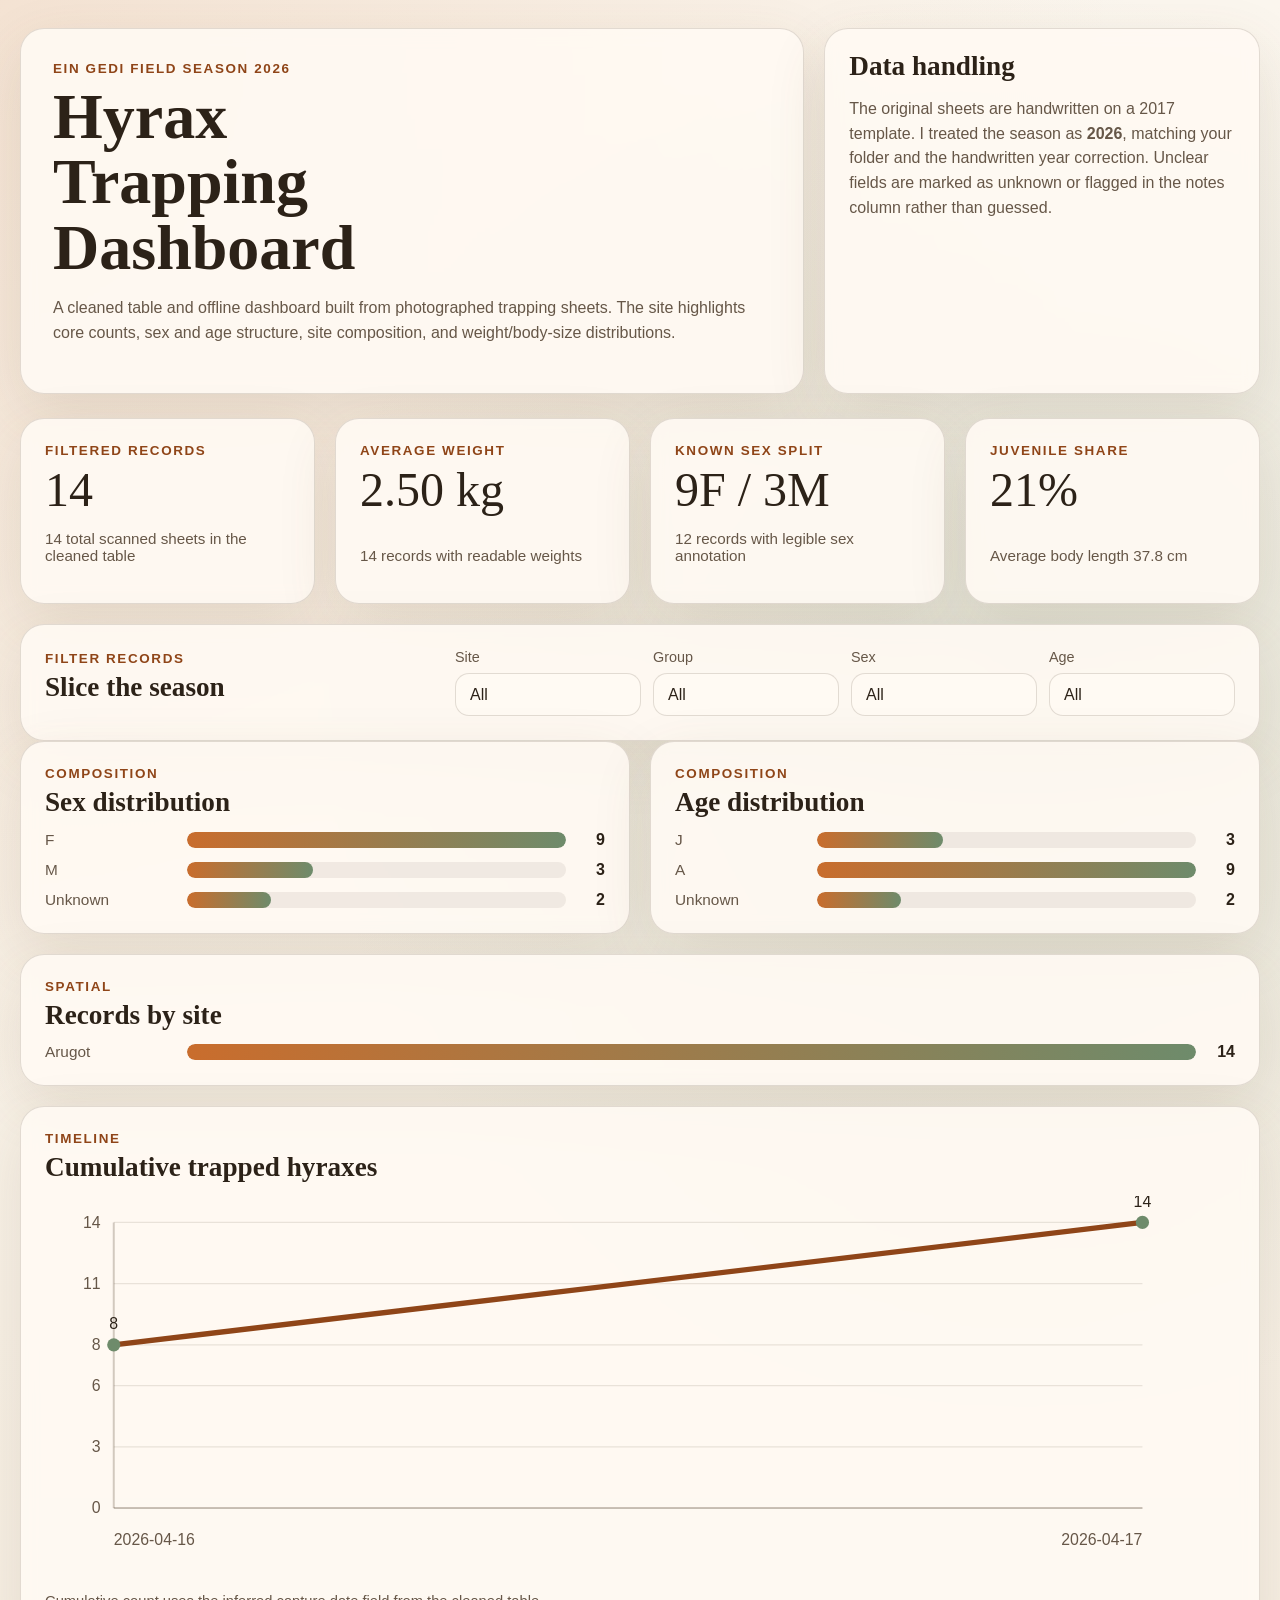
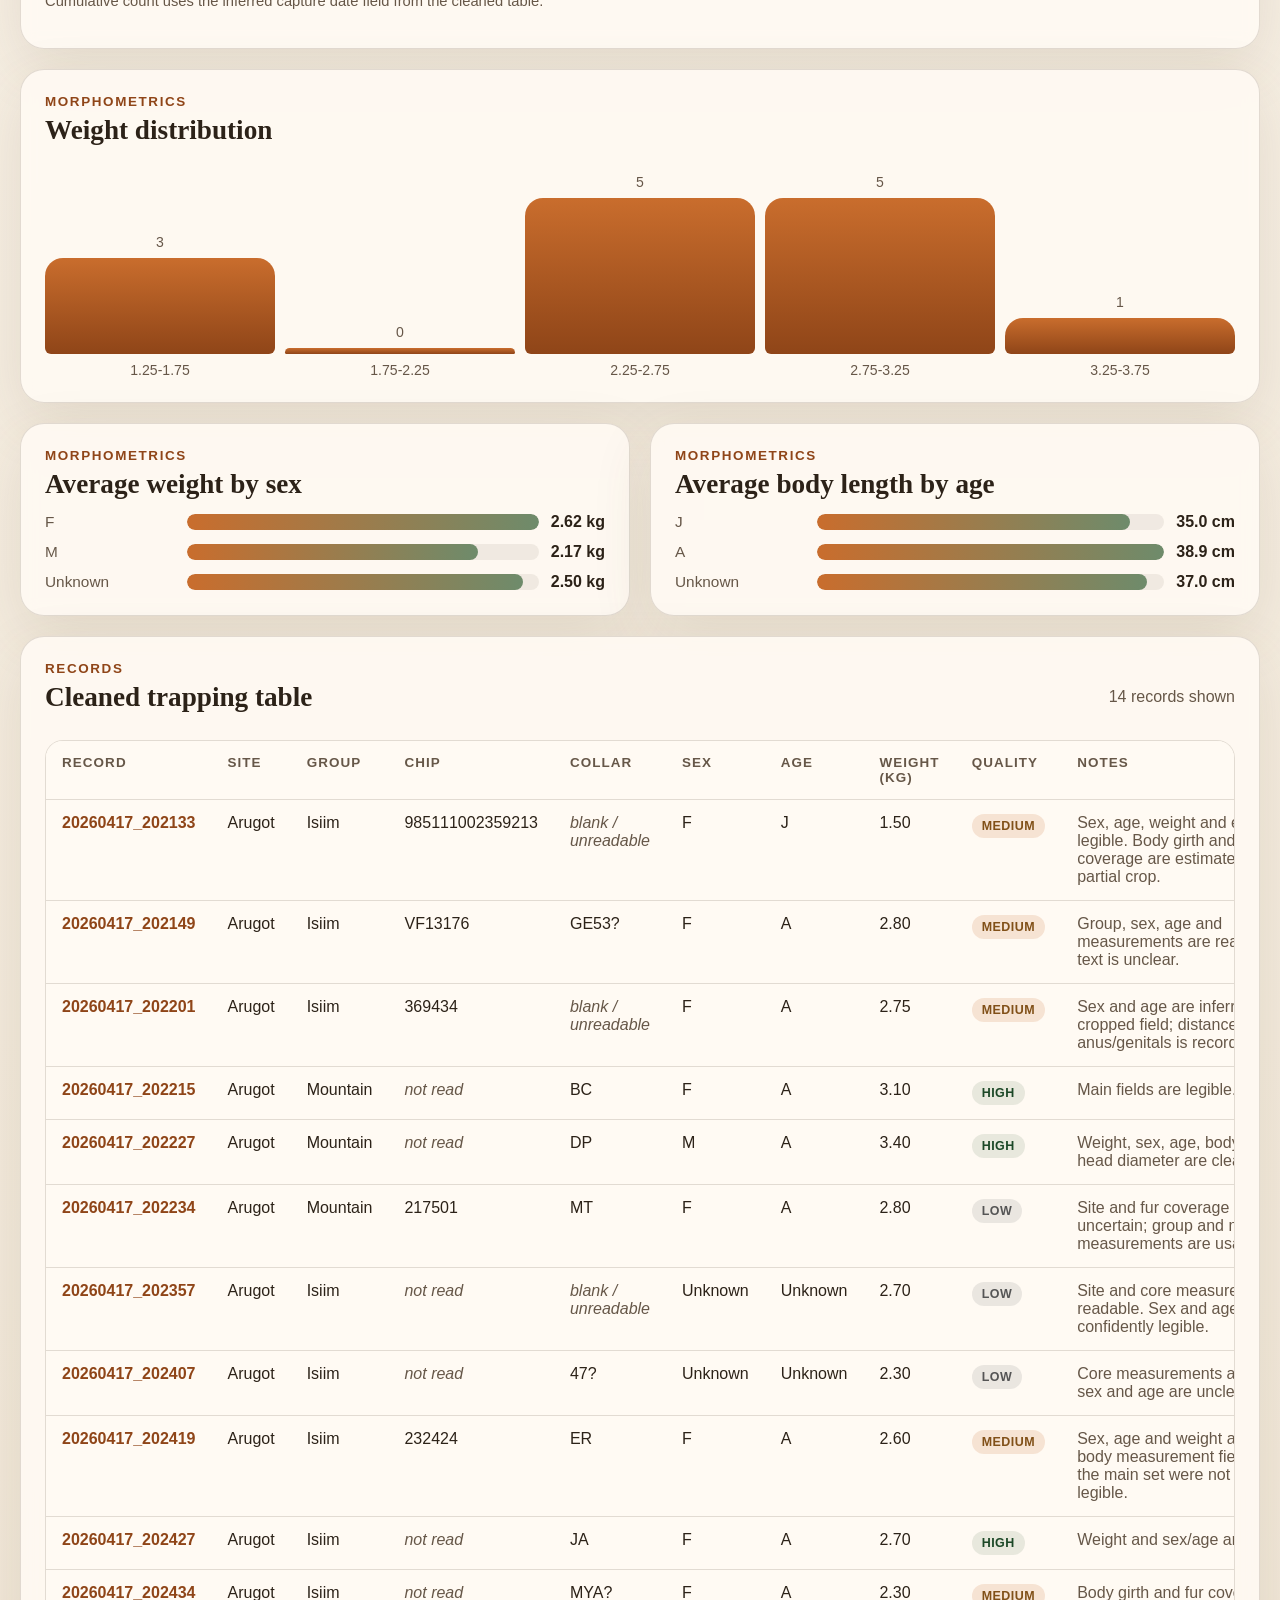
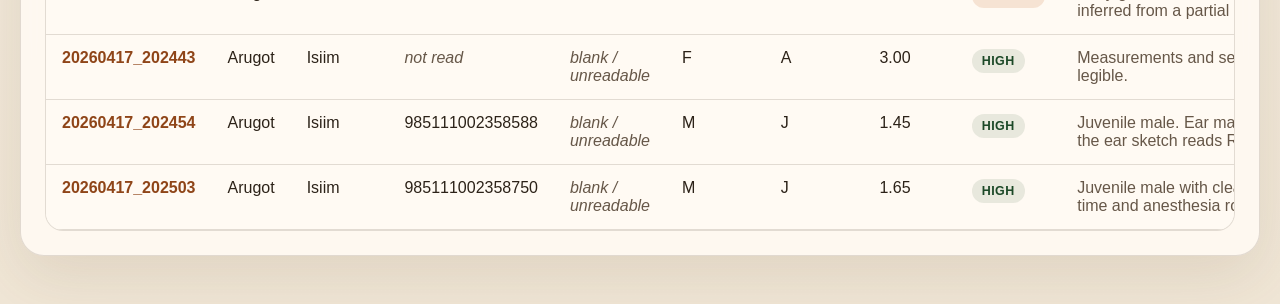
==== docs/index.html @ 9d6843c4 "Publish Ein Gedi 2026 hyrax dashboard" ====
<!doctype html>
<html lang="en">
  <head>
    <meta charset="utf-8" />
    <meta name="viewport" content="width=device-width, initial-scale=1" />
    <title>Ein Gedi 2026 Hyrax Trapping Dashboard</title>
    <link rel="stylesheet" href="./styles.css" />
  </head>
  <body>
    <div class="page-shell">
      <header class="hero">
        <div class="hero-copy">
          <p class="eyebrow">Ein Gedi Field Season 2026</p>
          <h1>Hyrax Trapping Dashboard</h1>
          <p class="lede">
            A cleaned table and offline dashboard built from photographed
            trapping sheets. The site highlights core counts, sex and age
            structure, site composition, and weight/body-size distributions.
          </p>
        </div>
        <div class="hero-note">
          <h2>Data handling</h2>
          <p>
            The original sheets are handwritten on a 2017 template. I treated
            the season as <strong>2026</strong>, matching your folder and the
            handwritten year correction. Unclear fields are marked as unknown or
            flagged in the notes column rather than guessed.
          </p>
        </div>
      </header>

      <main>
        <section class="summary-grid" id="summary-grid"></section>

        <section class="panel filter-panel">
          <div>
            <p class="section-label">Filter Records</p>
            <h2>Slice the season</h2>
          </div>
          <div class="filters" id="filters"></div>
        </section>

        <section class="chart-grid">
          <article class="panel">
            <p class="section-label">Composition</p>
            <h2>Sex distribution</h2>
            <div id="sex-chart" class="chart-stack"></div>
          </article>
          <article class="panel">
            <p class="section-label">Composition</p>
            <h2>Age distribution</h2>
            <div id="age-chart" class="chart-stack"></div>
          </article>
          <article class="panel wide">
            <p class="section-label">Spatial</p>
            <h2>Records by site</h2>
            <div id="site-chart" class="chart-stack"></div>
          </article>
          <article class="panel wide">
            <p class="section-label">Timeline</p>
            <h2>Cumulative trapped hyraxes</h2>
            <div id="cumulative-chart" class="line-chart"></div>
          </article>
        </section>

        <section class="chart-grid">
          <article class="panel wide">
            <p class="section-label">Morphometrics</p>
            <h2>Weight distribution</h2>
            <div id="weight-chart" class="histogram"></div>
          </article>
          <article class="panel">
            <p class="section-label">Morphometrics</p>
            <h2>Average weight by sex</h2>
            <div id="weight-by-sex-chart" class="chart-stack"></div>
          </article>
          <article class="panel">
            <p class="section-label">Morphometrics</p>
            <h2>Average body length by age</h2>
            <div id="length-by-age-chart" class="chart-stack"></div>
          </article>
        </section>

        <section class="panel">
          <div class="table-header">
            <div>
              <p class="section-label">Records</p>
              <h2>Cleaned trapping table</h2>
            </div>
            <p id="table-count" class="table-count"></p>
          </div>
          <div class="table-wrap">
            <table>
              <thead>
                <tr>
                  <th>Record</th>
                  <th>Site</th>
                  <th>Group</th>
                  <th>Chip</th>
                  <th>Collar</th>
                  <th>Sex</th>
                  <th>Age</th>
                  <th>Weight (kg)</th>
                  <th>Quality</th>
                  <th>Notes</th>
                </tr>
              </thead>
              <tbody id="records-table"></tbody>
            </table>
          </div>
        </section>
      </main>
    </div>

    <script src="./data.js"></script>
    <script src="./app.js"></script>
  </body>
</html>
---- docs/styles.css ----
:root {
  --bg: #f6efe2;
  --panel: rgba(255, 250, 243, 0.9);
  --panel-strong: #fffaf3;
  --ink: #2c2218;
  --muted: #665748;
  --line: rgba(77, 60, 42, 0.16);
  --accent: #c96d2d;
  --accent-deep: #8f4518;
  --sage: #6e8b6b;
  --sand: #d6b78c;
  --unknown: #8d8d8d;
  --shadow: 0 20px 60px rgba(102, 74, 45, 0.12);
}

* {
  box-sizing: border-box;
}

body {
  margin: 0;
  color: var(--ink);
  background:
    radial-gradient(circle at top left, rgba(201, 109, 45, 0.14), transparent 30%),
    radial-gradient(circle at 80% 20%, rgba(110, 139, 107, 0.16), transparent 24%),
    linear-gradient(180deg, #fbf6ee 0%, #f0e6d6 100%);
  font-family: "Avenir Next", "Segoe UI", sans-serif;
}

.page-shell {
  width: min(1240px, calc(100vw - 32px));
  margin: 0 auto;
  padding: 28px 0 48px;
}

.hero {
  display: grid;
  grid-template-columns: 1.8fr 1fr;
  gap: 20px;
  margin-bottom: 24px;
}

.hero-copy,
.hero-note,
.panel {
  background: var(--panel);
  border: 1px solid var(--line);
  border-radius: 24px;
  box-shadow: var(--shadow);
  backdrop-filter: blur(8px);
}

.hero-copy {
  padding: 32px;
}

.hero-note {
  padding: 24px;
}

.eyebrow,
.section-label {
  margin: 0 0 8px;
  color: var(--accent-deep);
  font-family: "Avenir Next Condensed", "Arial Narrow", sans-serif;
  font-size: 0.84rem;
  font-weight: 700;
  letter-spacing: 0.12em;
  text-transform: uppercase;
}

h1,
h2 {
  margin: 0;
  font-family: "Iowan Old Style", "Palatino Linotype", "Book Antiqua", serif;
  font-weight: 700;
  line-height: 1.02;
}

h1 {
  font-size: clamp(2.4rem, 5vw, 4.8rem);
  max-width: 12ch;
}

h2 {
  font-size: 1.7rem;
  margin-bottom: 14px;
}

.lede,
.hero-note p,
.table-count {
  color: var(--muted);
  font-size: 1rem;
  line-height: 1.55;
}

.summary-grid,
.chart-grid {
  display: grid;
  gap: 20px;
  margin-bottom: 20px;
}

.summary-grid {
  grid-template-columns: repeat(4, minmax(0, 1fr));
}

.chart-grid {
  grid-template-columns: repeat(2, minmax(0, 1fr));
}

.panel {
  padding: 24px;
}

.panel.wide {
  grid-column: 1 / -1;
}

.summary-card {
  min-height: 168px;
  display: flex;
  flex-direction: column;
  justify-content: space-between;
}

.summary-card .value {
  font-family: "Iowan Old Style", "Palatino Linotype", serif;
  font-size: 3rem;
  line-height: 1;
}

.summary-card .meta {
  color: var(--muted);
  font-size: 0.95rem;
}

.filter-panel {
  display: grid;
  grid-template-columns: 1fr 2fr;
  gap: 20px;
  align-items: end;
}

.filters {
  display: grid;
  grid-template-columns: repeat(4, minmax(0, 1fr));
  gap: 12px;
}

.filter {
  display: flex;
  flex-direction: column;
  gap: 8px;
}

.filter label {
  font-size: 0.9rem;
  color: var(--muted);
}

.filter select {
  appearance: none;
  border: 1px solid var(--line);
  border-radius: 14px;
  background: var(--panel-strong);
  color: var(--ink);
  padding: 12px 14px;
  font: inherit;
}

.chart-stack {
  display: grid;
  gap: 12px;
}

.metric-row {
  display: grid;
  grid-template-columns: 130px 1fr auto;
  gap: 12px;
  align-items: center;
}

.metric-row .label {
  color: var(--muted);
  font-size: 0.96rem;
}

.track {
  height: 16px;
  border-radius: 999px;
  overflow: hidden;
  background: rgba(77, 60, 42, 0.08);
}

.fill {
  height: 100%;
  border-radius: inherit;
  background: linear-gradient(90deg, var(--accent), var(--sage));
}

.value-tag {
  min-width: 3ch;
  text-align: right;
  font-weight: 700;
}

.histogram {
  display: grid;
  grid-template-columns: repeat(auto-fit, minmax(50px, 1fr));
  gap: 10px;
  align-items: end;
  min-height: 220px;
}

.hist-bar {
  display: flex;
  flex-direction: column;
  justify-content: end;
  gap: 8px;
  min-height: 200px;
}

.hist-bar .bar {
  border-radius: 18px 18px 6px 6px;
  background: linear-gradient(180deg, var(--accent), var(--accent-deep));
  min-height: 6px;
}

.hist-bar .label,
.hist-bar .count {
  text-align: center;
  font-size: 0.88rem;
  color: var(--muted);
}

.line-chart {
  display: grid;
  gap: 12px;
}

.line-chart svg {
  width: 100%;
  height: auto;
  display: block;
}

.line-chart-caption {
  color: var(--muted);
  font-size: 0.92rem;
}

.table-header {
  display: flex;
  justify-content: space-between;
  gap: 20px;
  align-items: end;
  margin-bottom: 14px;
}

.table-wrap {
  overflow: auto;
  border: 1px solid var(--line);
  border-radius: 18px;
  background: var(--panel-strong);
}

table {
  width: 100%;
  border-collapse: collapse;
  min-width: 980px;
}

th,
td {
  padding: 14px 16px;
  border-bottom: 1px solid var(--line);
  text-align: left;
  vertical-align: top;
}

th {
  position: sticky;
  top: 0;
  background: var(--panel-strong);
  font-size: 0.84rem;
  letter-spacing: 0.08em;
  text-transform: uppercase;
  color: var(--muted);
}

tbody tr:hover {
  background: rgba(201, 109, 45, 0.06);
}

.record-link {
  color: var(--accent-deep);
  font-weight: 700;
  text-decoration: none;
}

.pill {
  display: inline-flex;
  align-items: center;
  padding: 5px 10px;
  border-radius: 999px;
  font-size: 0.78rem;
  font-weight: 700;
  letter-spacing: 0.04em;
  text-transform: uppercase;
}

.pill.high {
  color: #1c4827;
  background: rgba(110, 139, 107, 0.16);
}

.pill.medium {
  color: #815018;
  background: rgba(201, 109, 45, 0.16);
}

.pill.low {
  color: #555;
  background: rgba(141, 141, 141, 0.18);
}

.notes-cell {
  min-width: 280px;
  color: var(--muted);
}

.missing {
  color: var(--muted);
  font-style: italic;
}

@media (max-width: 980px) {
  .hero,
  .filter-panel,
  .summary-grid,
  .chart-grid,
  .filters {
    grid-template-columns: 1fr;
  }

  .summary-card .value {
    font-size: 2.4rem;
  }
}
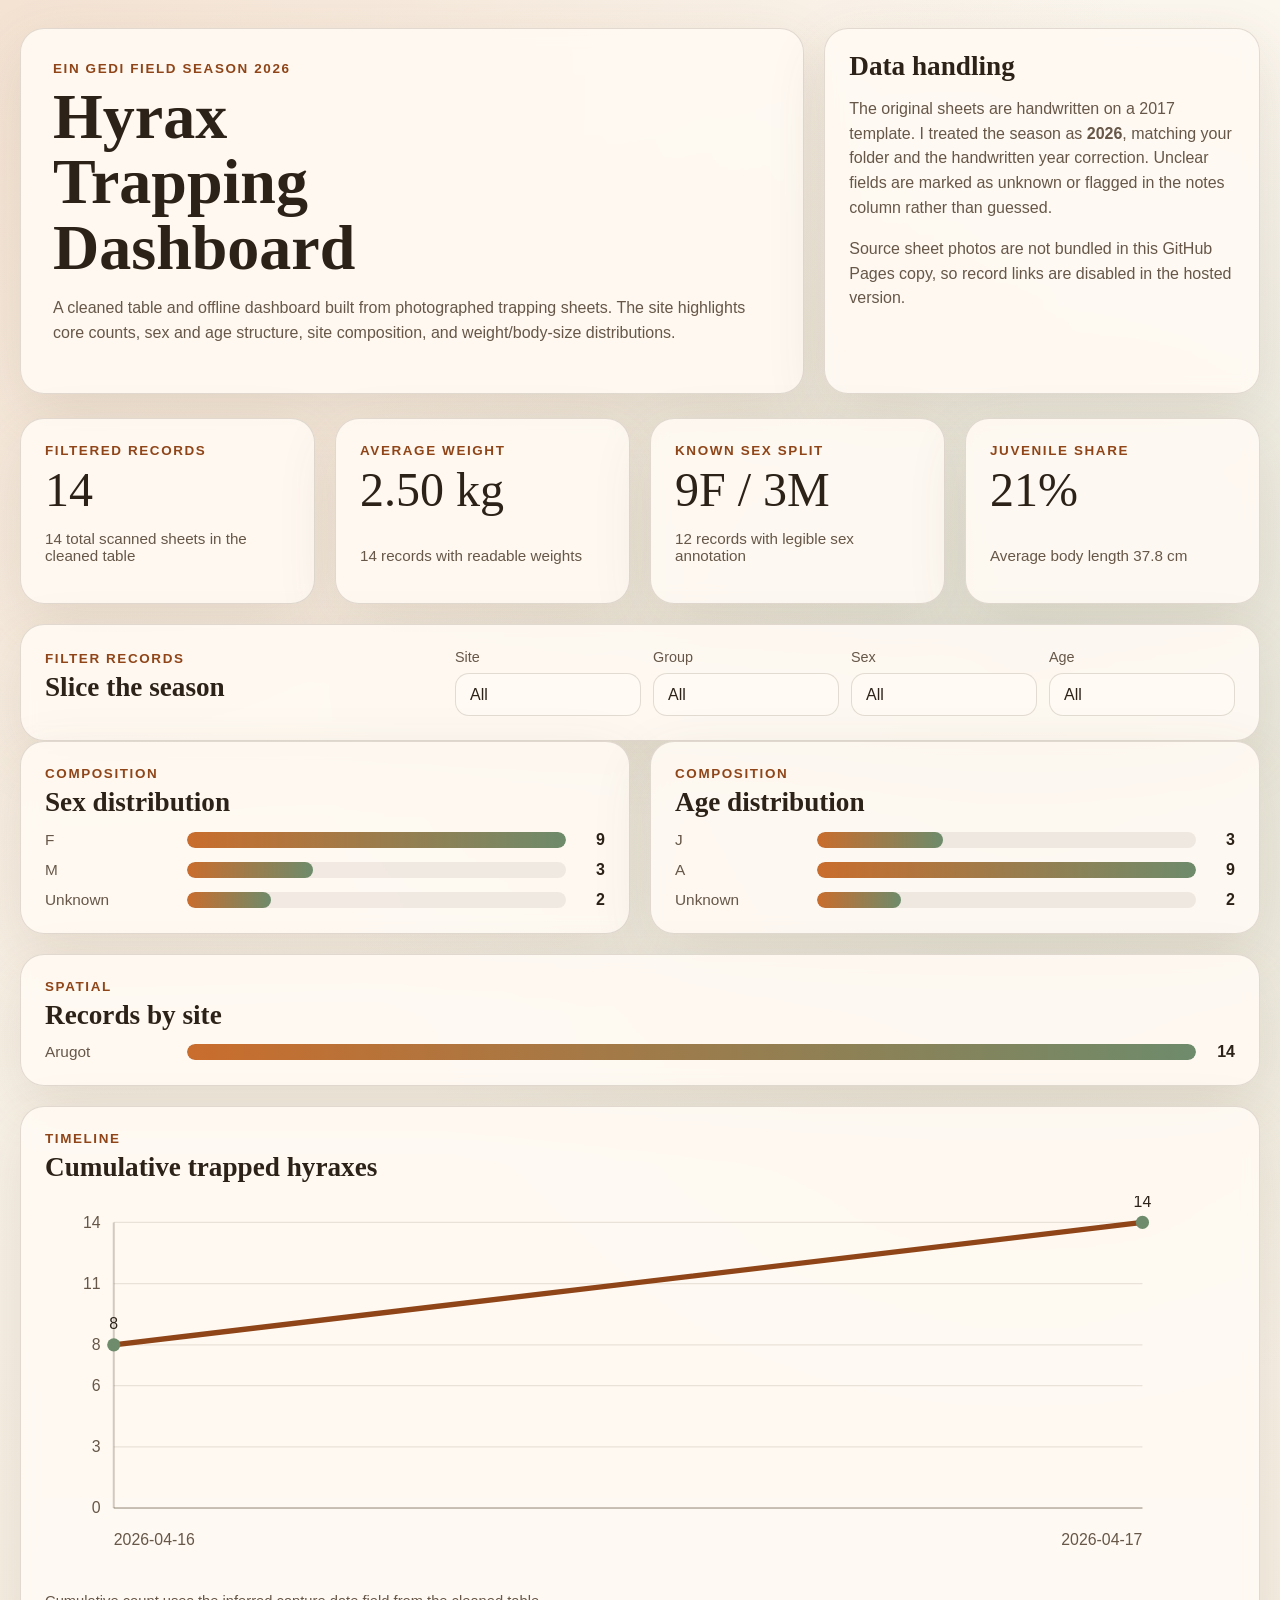
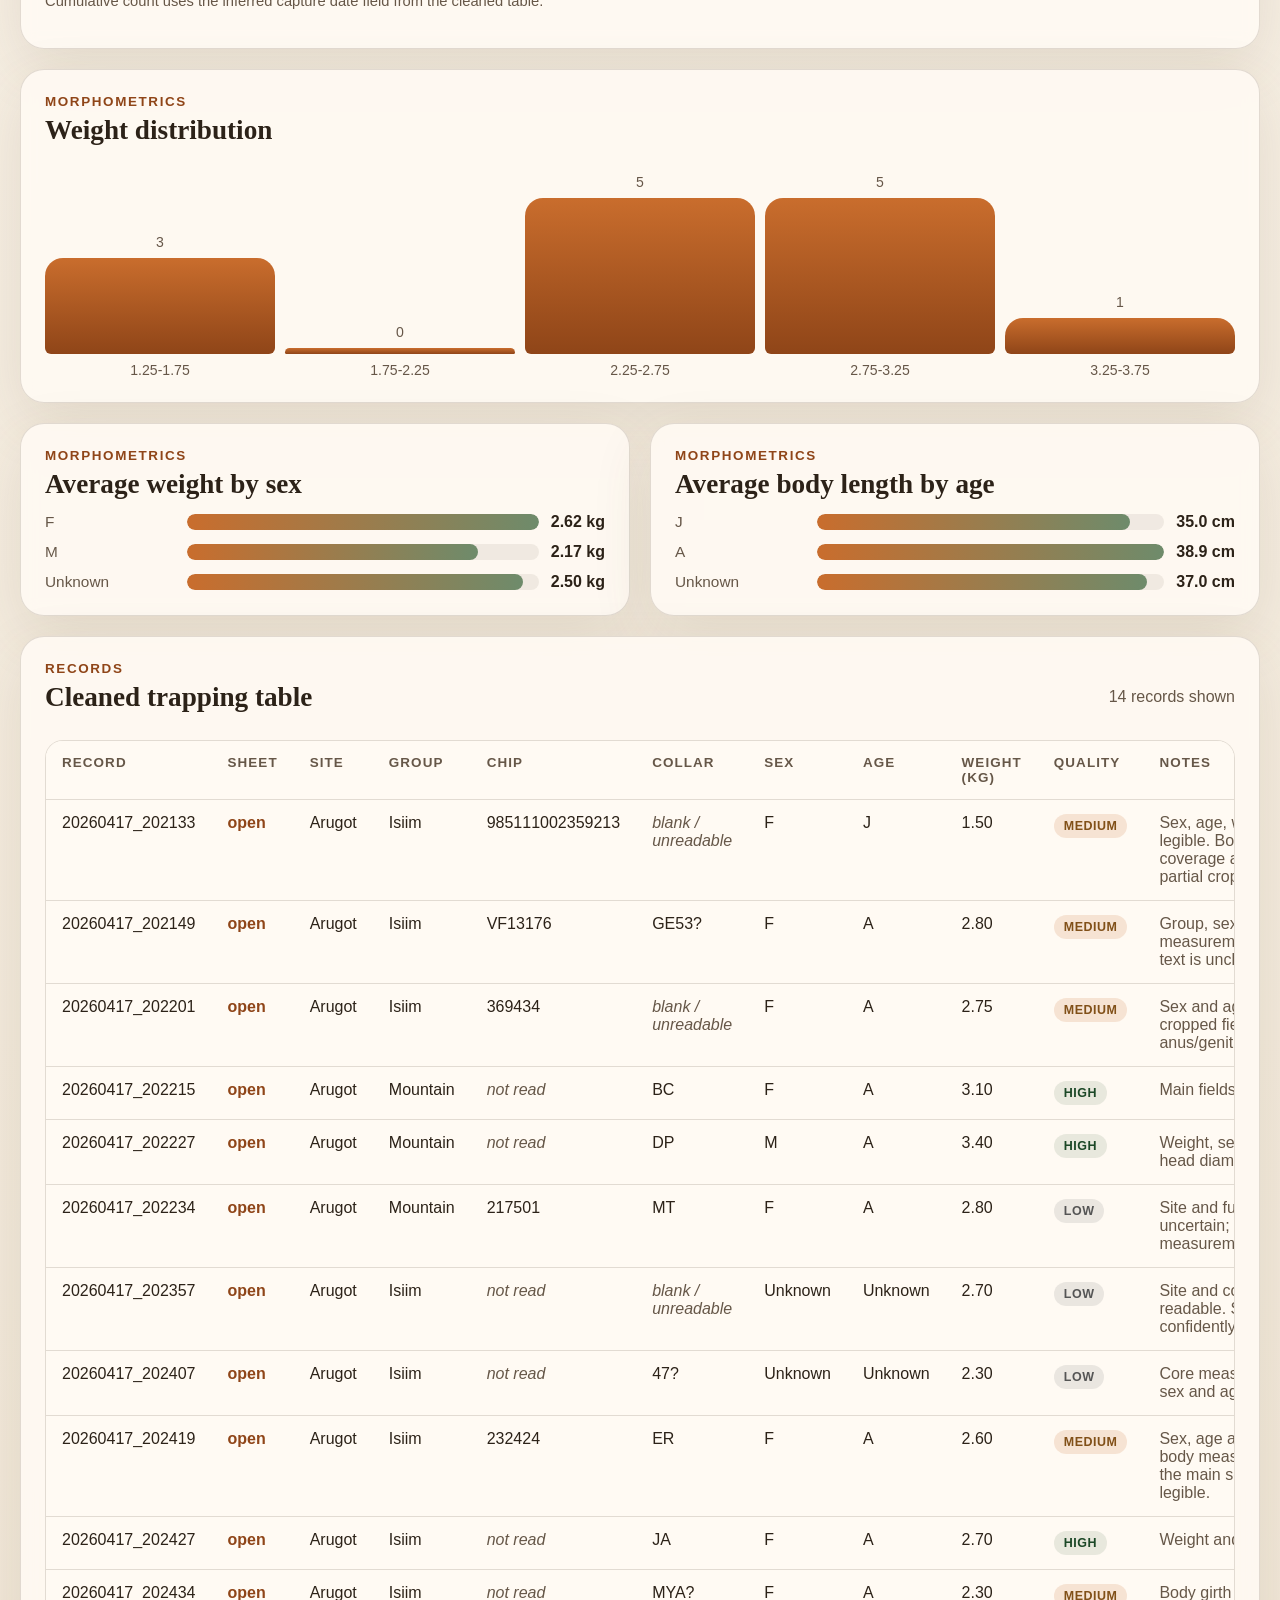
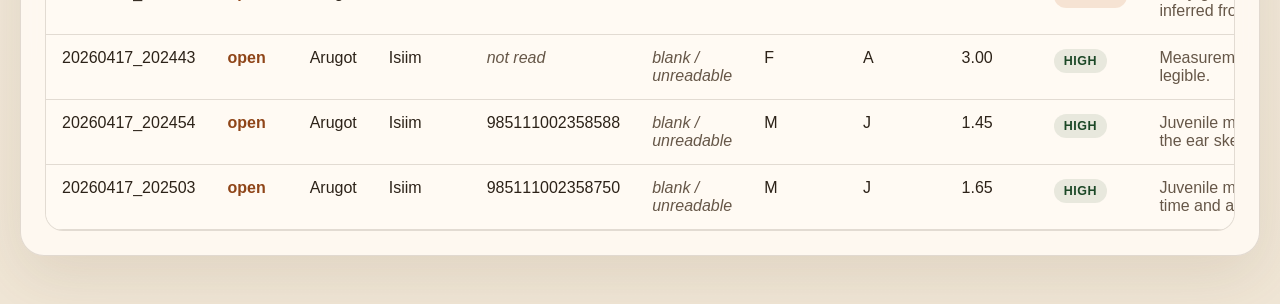
==== commit f3644a09: "Add sheet links column to trapping table" ====
--- a/docs/index.html
+++ b/docs/index.html
@@ -25,6 +25,10 @@
             the season as <strong>2026</strong>, matching your folder and the
             handwritten year correction. Unclear fields are marked as unknown or
             flagged in the notes column rather than guessed.
+          </p>
+          <p>
+            Source sheet photos are not bundled in this GitHub Pages copy, so
+            record links are disabled in the hosted version.
           </p>
         </div>
       </header>
@@ -94,6 +98,7 @@
               <thead>
                 <tr>
                   <th>Record</th>
+                  <th>Sheet</th>
                   <th>Site</th>
                   <th>Group</th>
                   <th>Chip</th>
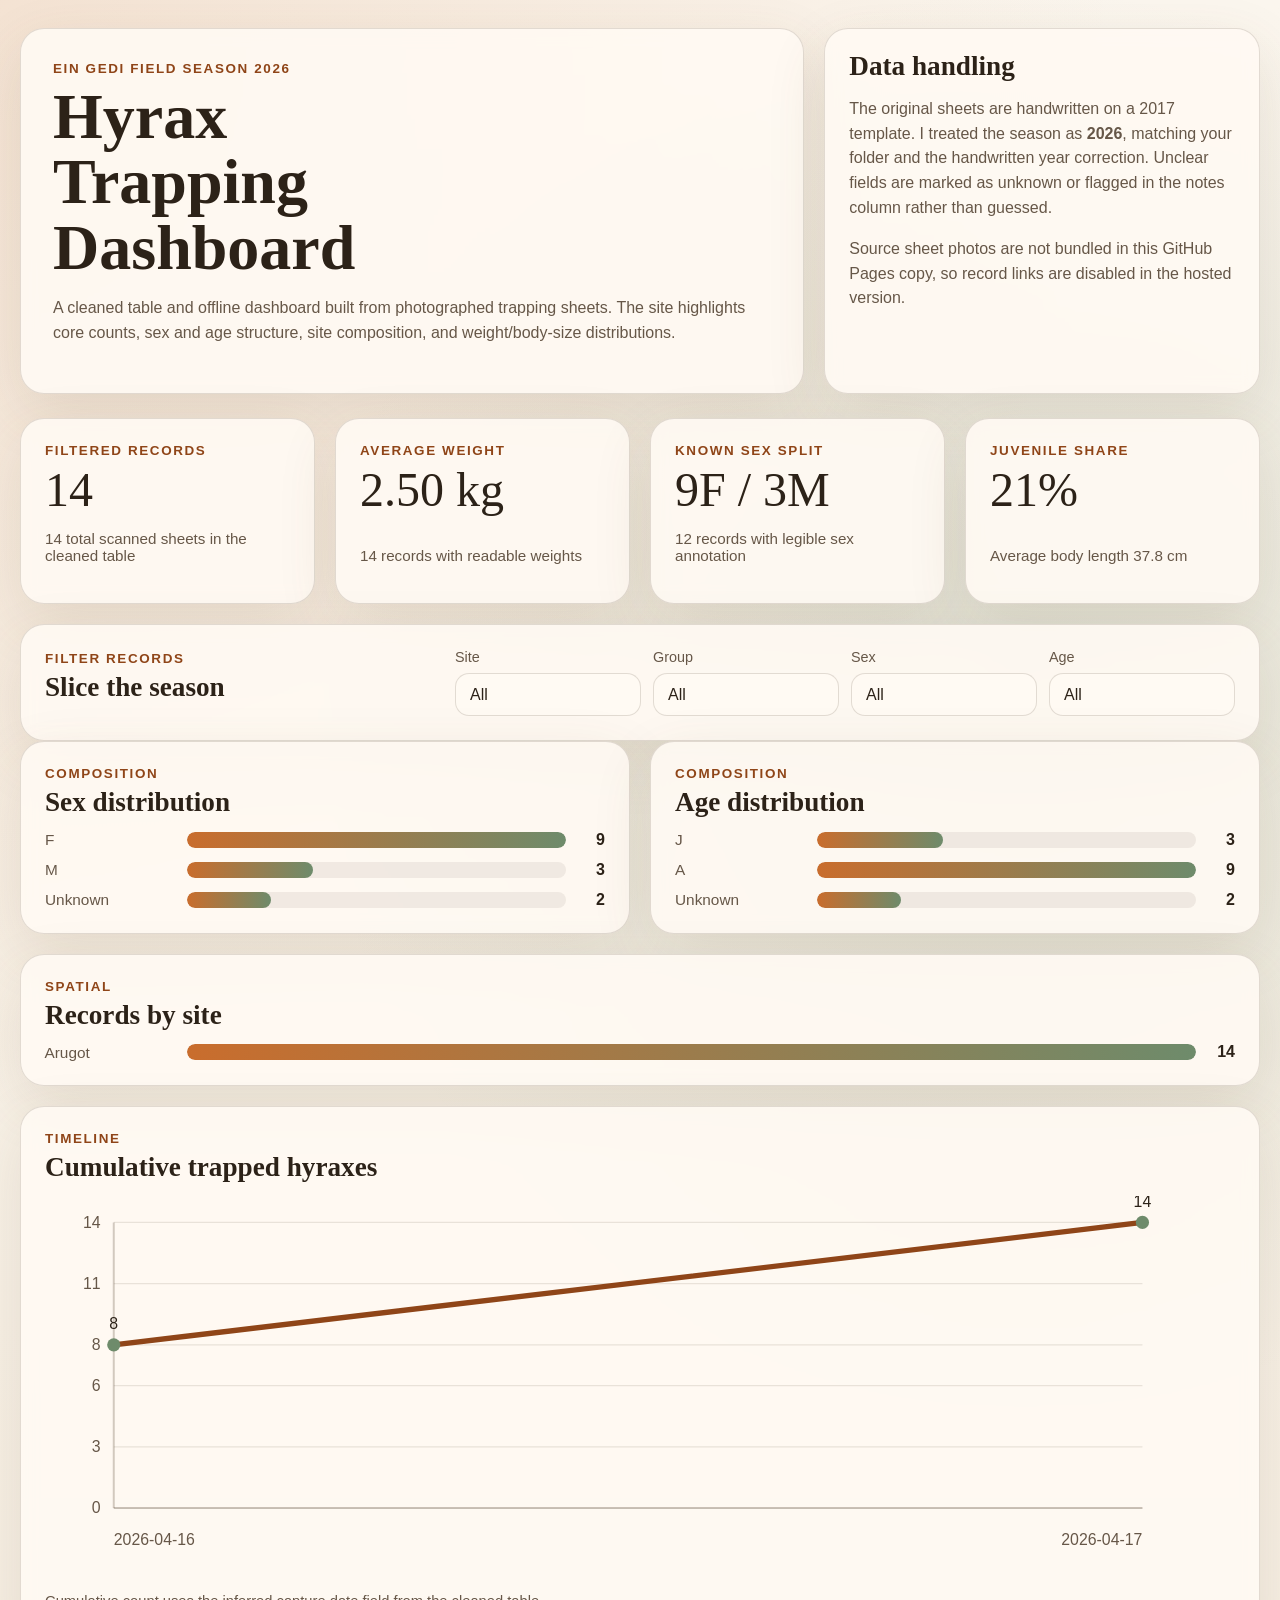
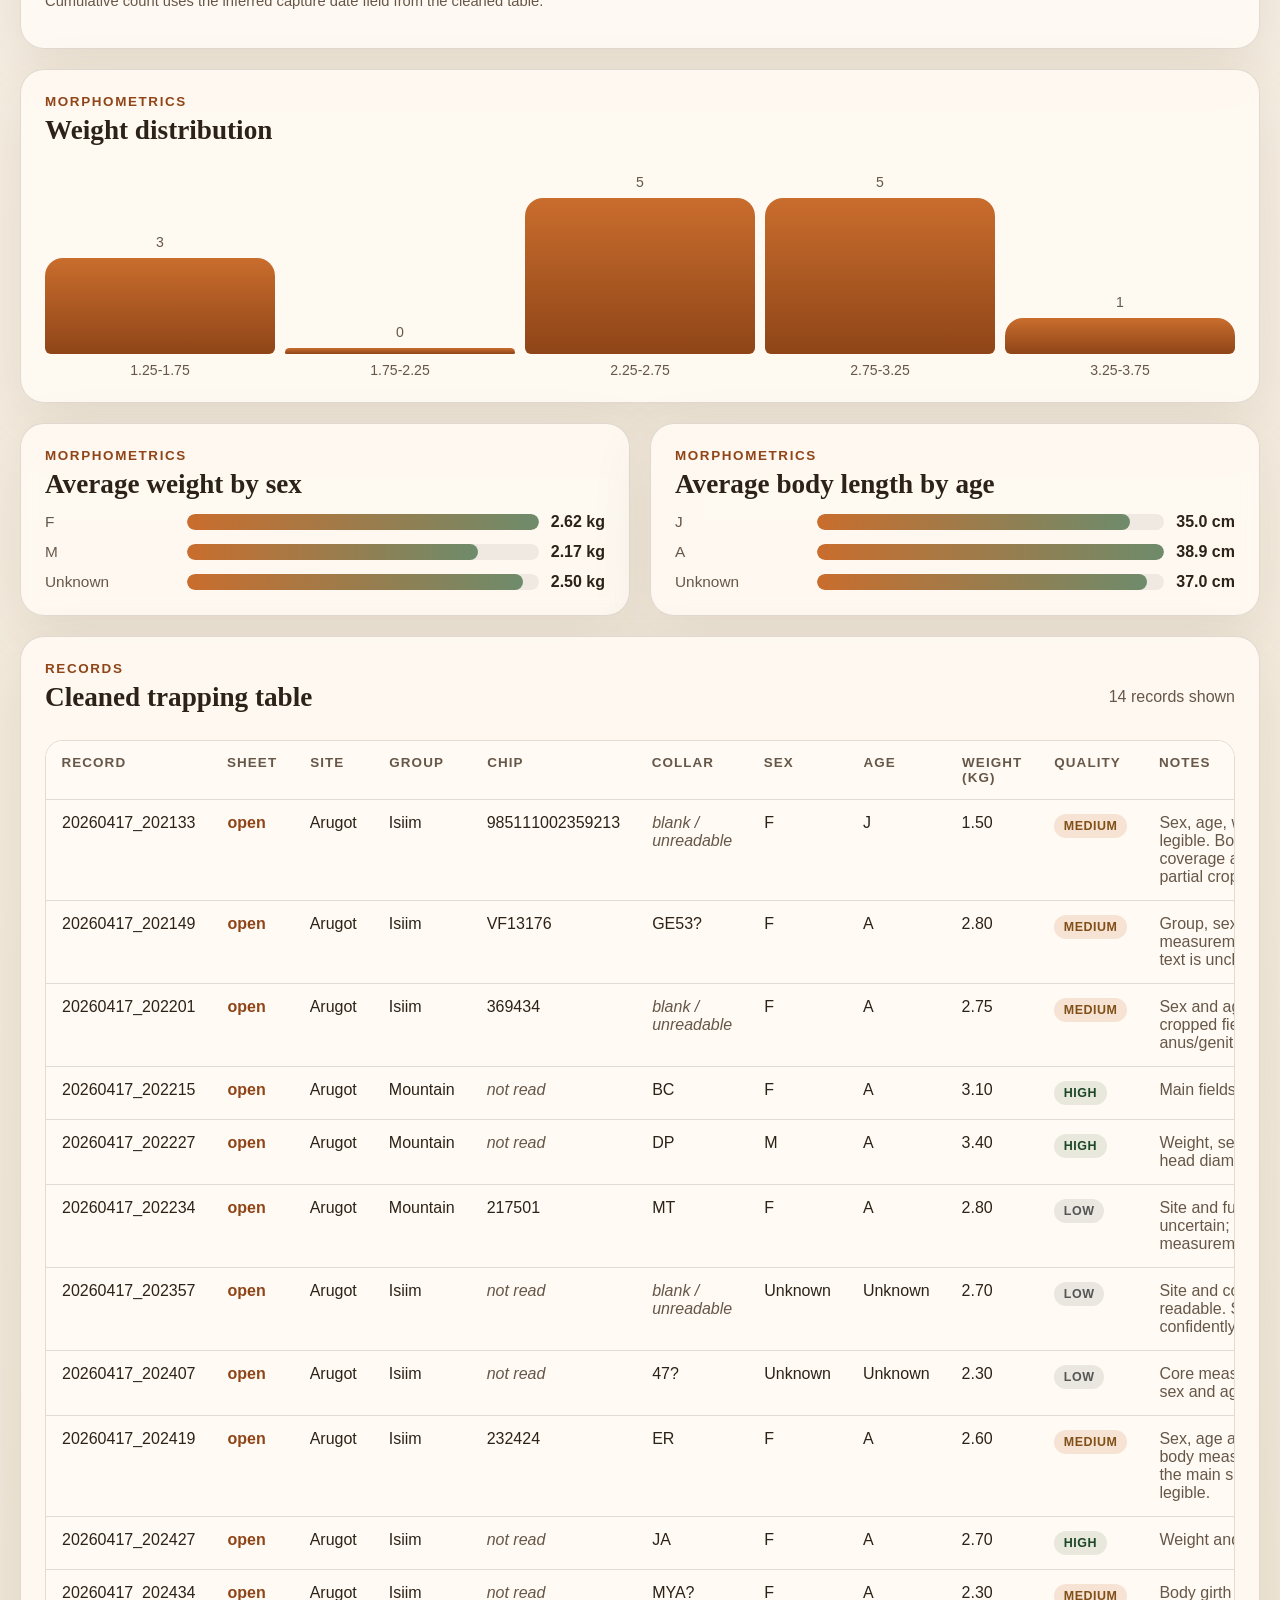
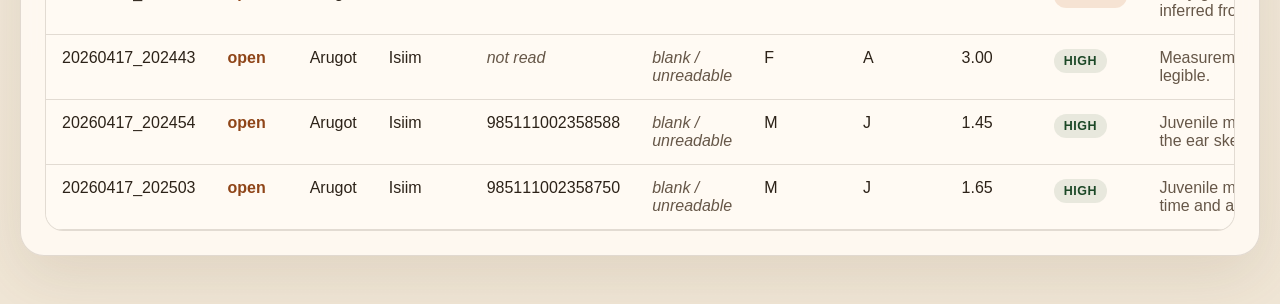
==== commit 9c1e80ed: "Fix table alignment and add sheet links column" ====
--- a/docs/index.html
+++ b/docs/index.html
@@ -95,6 +95,19 @@
           </div>
           <div class="table-wrap">
             <table>
+              <colgroup>
+                <col class="col-record" />
+                <col class="col-sheet" />
+                <col class="col-site" />
+                <col class="col-group" />
+                <col class="col-chip" />
+                <col class="col-collar" />
+                <col class="col-sex" />
+                <col class="col-age" />
+                <col class="col-weight" />
+                <col class="col-quality" />
+                <col class="col-notes" />
+              </colgroup>
               <thead>
                 <tr>
                   <th>Record</th>
--- a/docs/styles.css
+++ b/docs/styles.css
@@ -272,6 +272,40 @@
   min-width: 980px;
 }
 
+.col-record {
+  width: 18ch;
+}
+
+.col-sheet {
+  width: 7ch;
+}
+
+.col-site,
+.col-group {
+  width: 10ch;
+}
+
+.col-chip {
+  width: 18ch;
+}
+
+.col-collar {
+  width: 14ch;
+}
+
+.col-sex,
+.col-age {
+  width: 6ch;
+}
+
+.col-weight {
+  width: 10ch;
+}
+
+.col-quality {
+  width: 12ch;
+}
+
 th,
 td {
   padding: 14px 16px;
@@ -298,6 +332,22 @@
   color: var(--accent-deep);
   font-weight: 700;
   text-decoration: none;
+}
+
+td:nth-child(1),
+td:nth-child(2),
+td:nth-child(3),
+td:nth-child(4),
+td:nth-child(5),
+td:nth-child(7),
+td:nth-child(8),
+td:nth-child(9),
+td:nth-child(10) {
+  white-space: nowrap;
+}
+
+.record-link.disabled {
+  color: var(--muted);
 }
 
 .pill {
@@ -329,6 +379,7 @@
 .notes-cell {
   min-width: 280px;
   color: var(--muted);
+  white-space: normal;
 }
 
 .missing {
